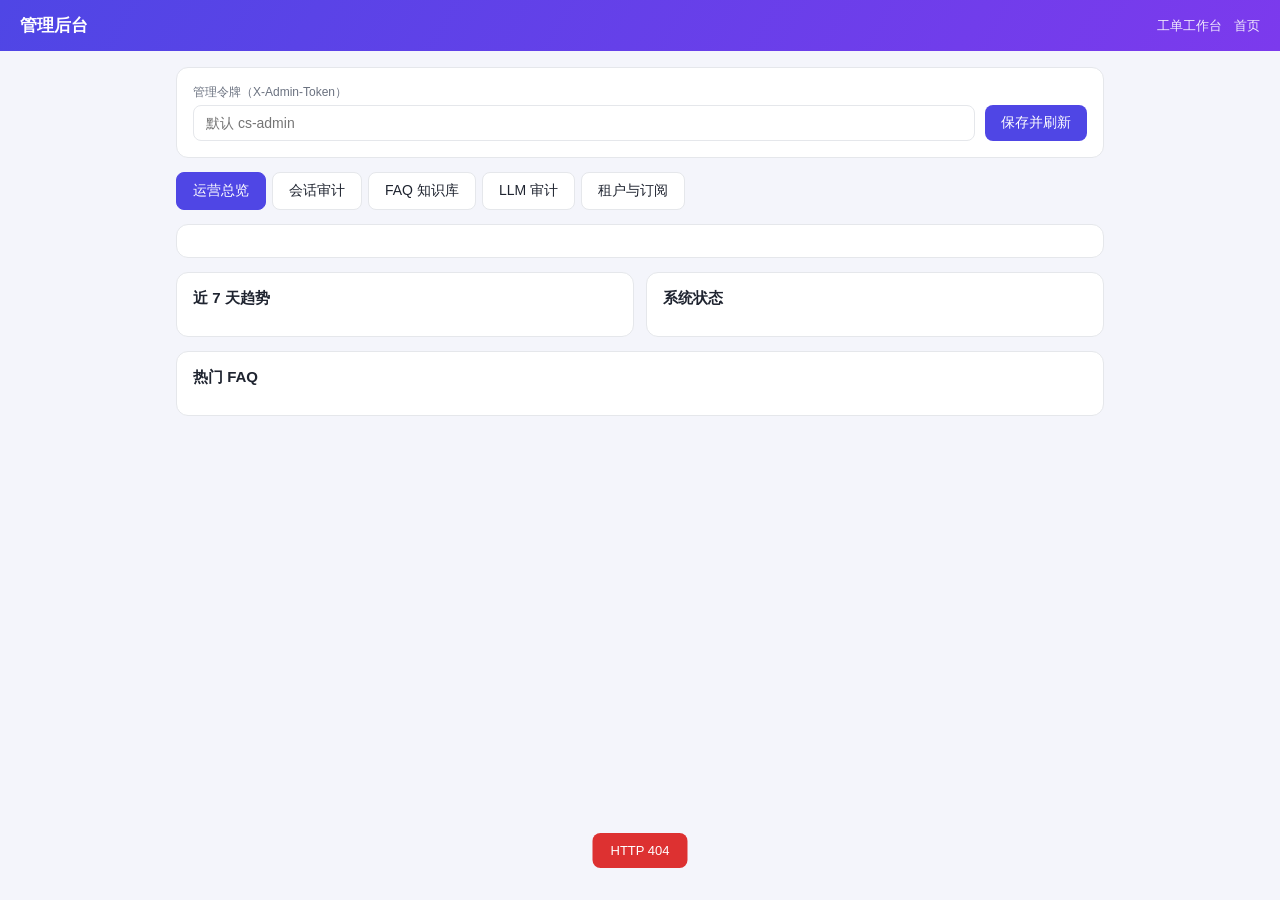
==== cs-gateway/src/main/resources/static/admin.html @ 28663fa1 "v0.3 智能客服系统：设计定稿 + 实现快照 ride-pro/payment-pro 统一客服入口：租户订阅准入（激活码 CAS 一码一用 + 可选 pp 支付开通调度兜底）、LLM 问答（Ope" ====
<!DOCTYPE html>
<html lang="zh-CN">
<head>
<meta charset="UTF-8">
<meta name="viewport" content="width=device-width, initial-scale=1">
<title>管理后台 · cs-pro</title>
<link rel="stylesheet" href="common.css">
</head>
<body>
<div class="topbar">
  <h1>管理后台</h1>
  <span class="spacer"></span>
  <a href="agent.html">工单工作台</a>
  <a href="index.html">首页</a>
</div>
<div class="wrap">
  <div class="card">
    <div class="row">
      <div style="flex:1;min-width:200px">
        <label>管理令牌（X-Admin-Token）</label>
        <input id="token" type="password" placeholder="默认 cs-admin">
      </div>
      <button onclick="saveToken();refresh()" style="align-self:flex-end">保存并刷新</button>
    </div>
  </div>

  <div class="tabs">
    <button data-tab="overview" class="active" onclick="switchTab('overview')">运营总览</button>
    <button data-tab="sessions" onclick="switchTab('sessions')">会话审计</button>
    <button data-tab="kb" onclick="switchTab('kb')">FAQ 知识库</button>
    <button data-tab="llm" onclick="switchTab('llm')">LLM 审计</button>
    <button data-tab="sub" onclick="switchTab('sub')">租户与订阅</button>
  </div>

  <div id="tab-overview">
    <div class="card"><div class="grid cols-4" id="statCards"></div></div>
    <div class="grid cols-2">
      <div class="card"><h2>近 7 天趋势</h2><div id="trend"></div></div>
      <div class="card"><h2>系统状态</h2><div id="sysStatus"></div></div>
    </div>
    <div class="card"><h2>热门 FAQ</h2><div id="hotFaq"></div></div>
  </div>

  <div id="tab-sessions" style="display:none">
    <div class="card">
      <h2>会话列表</h2>
      <div class="row" style="margin-bottom:10px">
        <select id="sessStatus" onchange="loadSessions()" style="max-width:160px">
          <option value="">全部状态</option><option value="ACTIVE">进行中</option><option value="ENDED">已结束</option>
        </select>
      </div>
      <div id="sessionList"></div>
    </div>
    <div class="card" id="sessMsgCard" style="display:none">
      <h2>会话消息 <span class="mono" id="sessMsgId"></span></h2>
      <div id="sessMsgs"></div>
    </div>
  </div>

  <div id="tab-kb" style="display:none">
    <div class="card">
      <h2>新增 FAQ</h2>
      <div class="grid cols-2">
        <div><label>问题</label><input id="kbQ"></div>
        <div><label>分类</label><input id="kbCat" placeholder="计价/支付/退款/提现/订阅/其他"></div>
      </div>
      <label style="margin-top:8px">答案</label><textarea id="kbA"></textarea>
      <label style="margin-top:8px">关键词（逗号分隔，可选）</label><input id="kbKw">
      <div style="margin-top:10px"><button onclick="kbCreate()">新增</button></div>
    </div>
    <div class="card"><h2>FAQ 列表 <span class="muted" id="kbCount"></span></h2><div id="kbList"></div></div>
  </div>

  <div id="tab-llm" style="display:none">
    <div class="card">
      <h2>LLM 调用记录</h2>
      <div class="row" style="margin-bottom:10px">
        <select id="llmStatus" onchange="loadLlm()" style="max-width:160px">
          <option value="">全部</option><option value="OK">成功</option><option value="ERROR">失败</option>
        </select>
      </div>
      <div id="llmList"></div>
    </div>
  </div>

  <div id="tab-sub" style="display:none">
    <div class="card">
      <h2>租户订阅状态</h2>
      <div id="subList"></div>
      <div class="row" style="margin-top:12px">
        <input id="grantTenant" placeholder="租户 ID（如 TN1）" style="max-width:160px">
        <input id="grantDays" type="number" value="30" style="max-width:100px">
        <button onclick="grant()">手动开通/续订（天）</button>
      </div>
    </div>
    <div class="grid cols-2">
      <div class="card">
        <h2>生成激活码</h2>
        <div class="row">
          <input id="codeDays" type="number" value="30" style="max-width:100px">
          <input id="codeCount" type="number" value="3" style="max-width:100px">
          <button onclick="genCodes()">生成</button>
        </div>
        <div id="codeList" style="margin-top:10px"></div>
      </div>
      <div class="card">
        <h2>新建租户</h2>
        <div class="row">
          <input id="newCode" placeholder="编码（字母数字_-）" style="flex:1">
          <input id="newName" placeholder="名称" style="flex:1">
          <button onclick="createTenant()">创建</button>
        </div>
        <h2 style="margin-top:14px">订阅支付单</h2>
        <div id="subOrders"></div>
      </div>
    </div>
  </div>
</div>
<script src="common.js"></script>
<script>
function saveToken() {
  const t = document.getElementById('token').value.trim();
  if (t) localStorage.setItem(CS.tokenKey, t);
}

function switchTab(name) {
  document.querySelectorAll('.tabs button').forEach(b =>
    b.classList.toggle('active', b.dataset.tab === name));
  ['overview', 'sessions', 'kb', 'llm', 'sub'].forEach(t =>
    document.getElementById('tab-' + t).style.display = t === name ? '' : 'none');
  refresh();
}

async function refresh() {
  const active = document.querySelector('.tabs button.active').dataset.tab;
  try {
    if (active === 'overview') await loadOverview();
    if (active === 'sessions') await loadSessions();
    if (active === 'kb') await loadKb();
    if (active === 'llm') await loadLlm();
    if (active === 'sub') await loadSub();
  } catch (e) { CS.toast(e.message, true); }
}

async function loadOverview() {
  const d = await CS.get('/api/admin/overview');
  const cards = [
    [d.sessions.total, '会话总数'], [d.sessions.today, '今日会话'],
    [d.messages.total, '消息总数'], [d.messages.avgBotLatencyMs + 'ms', '平均响应'],
    [d.tickets.open + d.tickets.processing, '待处理工单'], [d.tickets.today, '今日工单'],
    [d.kb.hits, 'FAQ 命中'], [d.llm.tokens, 'LLM Tokens'],
  ];
  document.getElementById('statCards').innerHTML = cards.map(([n, l]) =>
    `<div class="stat"><div class="num">${n}</div><div class="lbl">${l}</div></div>`).join('');
  const trend = await CS.get('/api/admin/stats/daily?days=7');
  document.getElementById('trend').innerHTML = '<table><tr><th>日期</th><th>会话</th><th>消息</th><th>工单</th></tr>' +
    trend.map(r => `<tr><td>${r.day}</td><td>${r.sessions}</td><td>${r.messages}</td><td>${r.tickets}</td></tr>`).join('') + '</table>';
  const up = d.upstream;
  document.getElementById('sysStatus').innerHTML = `
    <p style="font-size:13px;line-height:2">
      LLM：${d.llm.available ? '<span class="badge ok">可用</span>' : '<span class="badge warn">FAQ 降级模式</span>'}（${CS.esc(d.llm.model)}）<br>
      ride-pro：${up.ridePro ? '<span class="badge ok">在线</span>' : '<span class="badge err">离线</span>'}<br>
      payment-pro OpenAPI：${up.paymentPro ? '<span class="badge ok">已配置</span>' : '<span class="badge gray">未入驻</span>'}<br>
      订阅租户：${d.subscriptions.subscribed}/${d.subscriptions.tenants}<br>
      评分（会话）：${d.ratings.session.avg} 分 / ${d.ratings.session.count} 条
    </p>`;
  const hot = await CS.get('/api/kb/hot?limit=5');
  document.getElementById('hotFaq').innerHTML = hot.length ?
    '<table><tr><th>问题</th><th>分类</th><th>命中</th></tr>' + hot.map(e =>
      `<tr><td>${CS.esc(e.question)}</td><td>${CS.esc(e.category)}</td><td>${e.hitCount}</td></tr>`).join('') + '</table>'
    : '<div class="empty">暂无命中</div>';
}

async function loadSessions() {
  const status = document.getElementById('sessStatus').value;
  const d = await CS.get('/api/admin/sessions?size=30' + (status ? '&status=' + status : ''));
  document.getElementById('sessionList').innerHTML = d.list.length ?
    '<table><tr><th>会话</th><th>用户</th><th>身份</th><th>租户</th><th>意图</th><th>状态</th><th>创建</th></tr>' +
    d.list.map(s => `<tr style="cursor:pointer" onclick="showMsgs('${s.id}')">
      <td class="mono">${s.id}</td><td>${CS.esc(s.userName)}</td><td>${s.userRole}</td>
      <td>${CS.esc(s.tenantCode)}</td><td>${CS.esc(s.intent || '-')}</td>
      <td>${CS.statusBadge(s.status)}</td><td class="muted">${CS.time(s.createdAt)}</td></tr>`).join('') + '</table>'
    : '<div class="empty">暂无会话</div>';
}

async function showMsgs(id) {
  const list = await CS.get('/api/admin/sessions/' + id + '/messages');
  document.getElementById('sessMsgCard').style.display = '';
  document.getElementById('sessMsgId').textContent = id;
  document.getElementById('sessMsgs').innerHTML = list.map(m => `
    <p style="font-size:13px;margin-bottom:8px">
      <span class="badge ${m.role === 'USER' ? '' : 'gray'}">${m.role}</span>
      <span class="muted">${CS.time(m.createdAt)}${m.toolName ? ' · 工具 ' + CS.esc(m.toolName) : ''}</span><br>
      ${CS.esc(m.content || '')}</p>`).join('') || '<div class="empty">暂无消息</div>';
}

async function loadKb() {
  const list = await CS.get('/api/admin/kb');
  document.getElementById('kbCount').textContent = '共 ' + list.length + ' 条';
  document.getElementById('kbList').innerHTML = '<table><tr><th>ID</th><th>问题</th><th>分类</th><th>命中</th><th>启用</th><th>操作</th></tr>' +
    list.map(e => `<tr><td class="mono">${e.id}</td><td>${CS.esc(e.question)}</td>
      <td>${CS.esc(e.category)}</td><td>${e.hitCount}</td>
      <td>${e.enabled ? '<span class="badge ok">是</span>' : '<span class="badge gray">否</span>'}</td>
      <td><button class="small danger" onclick="kbDelete('${e.id}')">删除</button></td></tr>`).join('') + '</table>';
}

async function kbCreate() {
  const req = {
    question: document.getElementById('kbQ').value.trim(),
    answer: document.getElementById('kbA').value.trim(),
    category: document.getElementById('kbCat').value.trim(),
    keywords: document.getElementById('kbKw').value.trim(),
  };
  if (!req.question || !req.answer) return CS.toast('问题与答案必填', true);
  try {
    await CS.post('/api/admin/kb', req);
    CS.toast('FAQ 已新增');
    ['kbQ', 'kbA', 'kbKw'].forEach(id => document.getElementById(id).value = '');
    loadKb();
  } catch (e) { CS.toast(e.message, true); }
}

async function kbDelete(id) {
  if (!confirm('确认删除 FAQ ' + id + '？')) return;
  try { await CS.del('/api/admin/kb/' + id); CS.toast('已删除'); loadKb(); }
  catch (e) { CS.toast(e.message, true); }
}

async function loadLlm() {
  const status = document.getElementById('llmStatus').value;
  const list = await CS.get('/api/admin/llm-calls?size=30' + (status ? '&status=' + status : ''));
  document.getElementById('llmList').innerHTML = list.length ?
    '<table><tr><th>ID</th><th>会话</th><th>模型</th><th>Tokens</th><th>耗时</th><th>状态</th><th>时间</th></tr>' +
    list.map(c => `<tr><td class="mono">${c.id}</td><td class="mono">${CS.esc(c.sessionId || '-')}</td>
      <td>${CS.esc(c.model || '-')}</td><td>${(c.promptTokens || 0) + (c.completionTokens || 0)}</td>
      <td>${c.latencyMs || 0}ms</td>
      <td>${c.status === 'OK' ? '<span class="badge ok">OK</span>' : '<span class="badge err" title="' + CS.esc(c.error || '') + '">ERROR</span>'}</td>
      <td class="muted">${CS.time(c.createdAt)}</td></tr>`).join('') + '</table>'
    : '<div class="empty">暂无调用记录（未配置 LLM Key 时为 FAQ 模式）</div>';
}

async function loadSub() {
  const list = await CS.get('/api/admin/subscriptions');
  document.getElementById('subList').innerHTML = '<table><tr><th>租户</th><th>编码</th><th>状态</th><th>订阅</th><th>到期</th><th>来源</th><th>操作</th></tr>' +
    list.map(r => `<tr><td>${CS.esc(r.tenant.name)}</td><td class="mono">${CS.esc(r.tenant.code)}</td>
      <td>${CS.statusBadge(r.tenant.status)}</td>
      <td>${r.subscribed ? '<span class="badge ok">已订阅</span>' : '<span class="badge gray">免费</span>'}</td>
      <td class="muted">${r.subscription ? CS.day(r.subscription.expireAt) : '-'}</td>
      <td class="muted">${r.subscription ? CS.esc(r.subscription.source) : '-'}</td>
      <td><button class="small ghost" onclick="freeze('${r.tenant.id}','${r.tenant.status === 'ACTIVE' ? 'FROZEN' : 'ACTIVE'}')">
        ${r.tenant.status === 'ACTIVE' ? '冻结' : '解冻'}</button></td></tr>`).join('') + '</table>';
  const codes = await CS.get('/api/admin/codes');
  document.getElementById('codeList').innerHTML = codes.length ?
    '<table><tr><th>激活码</th><th>天数</th><th>状态</th></tr>' + codes.slice(0, 20).map(c =>
      `<tr><td class="mono">${c.code}</td><td>${c.days}</td><td>${CS.statusBadge(c.status)}</td></tr>`).join('') + '</table>'
    : '<div class="empty">暂无激活码</div>';
  const orders = await CS.get('/api/admin/sub-orders');
  document.getElementById('subOrders').innerHTML = orders.length ?
    '<table><tr><th>单号</th><th>金额</th><th>状态</th></tr>' + orders.slice(0, 10).map(o =>
      `<tr><td class="mono">${o.id}</td><td>¥${CS.yuan(o.amount)}</td><td>${CS.statusBadge(o.status)}</td></tr>`).join('') + '</table>'
    : '<div class="empty">暂无支付单</div>';
}

async function grant() {
  const tenantId = document.getElementById('grantTenant').value.trim();
  const days = Number(document.getElementById('grantDays').value);
  if (!tenantId) return CS.toast('请填写租户 ID', true);
  try {
    const sub = await CS.post('/api/admin/subscriptions/grant', { tenantId, days });
    CS.toast('已开通，到期 ' + CS.day(sub.expireAt));
    loadSub();
  } catch (e) { CS.toast(e.message, true); }
}

async function genCodes() {
  try {
    const codes = await CS.post('/api/admin/codes/generate', {
      days: Number(document.getElementById('codeDays').value),
      count: Number(document.getElementById('codeCount').value),
    });
    CS.toast('已生成 ' + codes.length + ' 个激活码');
    loadSub();
  } catch (e) { CS.toast(e.message, true); }
}

async function createTenant() {
  try {
    await CS.post('/api/admin/tenants', {
      code: document.getElementById('newCode').value.trim(),
      name: document.getElementById('newName').value.trim(),
    });
    CS.toast('租户已创建');
    loadSub();
  } catch (e) { CS.toast(e.message, true); }
}

async function freeze(id, status) {
  try {
    await CS.post(`/api/admin/tenants/${id}/status`, { status });
    CS.toast(status === 'FROZEN' ? '已冻结' : '已解冻');
    loadSub();
  } catch (e) { CS.toast(e.message, true); }
}

document.getElementById('token').value = localStorage.getItem(CS.tokenKey) || '';
refresh();
</script>
</body>
</html>
---- cs-gateway/src/main/resources/static/common.css ----
:root {
  --primary: #4f46e5;
  --primary-dark: #4338ca;
  --bg: #f4f5fb;
  --card: #ffffff;
  --text: #1f2430;
  --muted: #6b7280;
  --border: #e5e7eb;
  --ok: #16a34a;
  --warn: #d97706;
  --err: #dc2626;
  --radius: 12px;
}
* { box-sizing: border-box; margin: 0; padding: 0; }
body {
  font-family: -apple-system, BlinkMacSystemFont, "PingFang SC", "Microsoft YaHei", sans-serif;
  background: var(--bg); color: var(--text); min-height: 100vh;
}
a { color: var(--primary); text-decoration: none; }
.topbar {
  background: linear-gradient(120deg, #4f46e5, #7c3aed);
  color: #fff; padding: 14px 20px; display: flex; align-items: center; gap: 12px;
  position: sticky; top: 0; z-index: 10;
}
.topbar h1 { font-size: 17px; font-weight: 600; }
.topbar .sub { font-size: 12px; opacity: .85; }
.topbar .spacer { flex: 1; }
.topbar a { color: #fff; font-size: 13px; opacity: .9; }
.wrap { max-width: 960px; margin: 0 auto; padding: 16px; }
.card {
  background: var(--card); border: 1px solid var(--border);
  border-radius: var(--radius); padding: 16px; margin-bottom: 14px;
}
.card h2 { font-size: 15px; margin-bottom: 12px; }
.card h3 { font-size: 13px; margin-bottom: 8px; color: var(--muted); }
.row { display: flex; gap: 10px; flex-wrap: wrap; align-items: center; }
.grid { display: grid; gap: 12px; }
.grid.cols-2 { grid-template-columns: repeat(auto-fit, minmax(260px, 1fr)); }
.grid.cols-3 { grid-template-columns: repeat(auto-fit, minmax(200px, 1fr)); }
.grid.cols-4 { grid-template-columns: repeat(auto-fit, minmax(150px, 1fr)); }
label { font-size: 12px; color: var(--muted); display: block; margin-bottom: 4px; }
input, select, textarea {
  width: 100%; padding: 9px 12px; border: 1px solid var(--border); border-radius: 8px;
  font-size: 14px; background: #fff; color: var(--text); outline: none;
}
input:focus, select:focus, textarea:focus { border-color: var(--primary); }
textarea { resize: vertical; min-height: 64px; }
button {
  padding: 9px 16px; border: none; border-radius: 8px; font-size: 14px;
  background: var(--primary); color: #fff; cursor: pointer; white-space: nowrap;
}
button:hover { background: var(--primary-dark); }
button:disabled { opacity: .5; cursor: not-allowed; }
button.ghost { background: #fff; color: var(--primary); border: 1px solid var(--primary); }
button.danger { background: var(--err); }
button.small { padding: 5px 10px; font-size: 12px; }
.badge {
  display: inline-block; padding: 2px 9px; border-radius: 999px; font-size: 12px;
  background: #eef2ff; color: var(--primary);
}
.badge.ok { background: #dcfce7; color: var(--ok); }
.badge.warn { background: #fef3c7; color: var(--warn); }
.badge.err { background: #fee2e2; color: var(--err); }
.badge.gray { background: #f3f4f6; color: var(--muted); }
table { width: 100%; border-collapse: collapse; font-size: 13px; }
th, td { text-align: left; padding: 8px 10px; border-bottom: 1px solid var(--border); }
th { color: var(--muted); font-weight: 500; font-size: 12px; }
tr:hover td { background: #fafaff; }
.stat { text-align: center; padding: 14px 8px; }
.stat .num { font-size: 26px; font-weight: 700; color: var(--primary); }
.stat .lbl { font-size: 12px; color: var(--muted); margin-top: 4px; }
.muted { color: var(--muted); font-size: 12px; }
.mono { font-family: ui-monospace, SFMono-Regular, Menlo, monospace; font-size: 12px; }
#toast {
  position: fixed; left: 50%; bottom: 32px; transform: translateX(-50%);
  background: #111827; color: #fff; padding: 10px 18px; border-radius: 8px;
  font-size: 13px; opacity: 0; transition: opacity .25s; pointer-events: none; z-index: 99;
  max-width: 80vw;
}
#toast.show { opacity: .95; }
#toast.err { background: var(--err); }
.tabs { display: flex; gap: 6px; flex-wrap: wrap; margin-bottom: 14px; }
.tabs button { background: #fff; color: var(--text); border: 1px solid var(--border); }
.tabs button.active { background: var(--primary); color: #fff; border-color: var(--primary); }
.empty { text-align: center; color: var(--muted); padding: 24px; font-size: 13px; }
/* 聊天 */
.chat-box {
  height: 46vh; min-height: 280px; overflow-y: auto; padding: 12px;
  background: #fafaff; border: 1px solid var(--border); border-radius: 10px; margin-bottom: 10px;
}
.msg { display: flex; margin-bottom: 12px; }
.msg .bubble {
  max-width: 78%; padding: 10px 14px; border-radius: 12px; font-size: 14px;
  line-height: 1.6; white-space: pre-wrap; word-break: break-word;
}
.msg.user { justify-content: flex-end; }
.msg.user .bubble { background: var(--primary); color: #fff; border-bottom-right-radius: 4px; }
.msg.bot .bubble { background: #fff; border: 1px solid var(--border); border-bottom-left-radius: 4px; }
.msg .meta { font-size: 11px; color: var(--muted); margin-top: 4px; }
.msg.bot .meta a { cursor: pointer; margin-right: 8px; }
.draft-card {
  margin-top: 8px; border: 1px dashed var(--warn); background: #fffbeb;
  border-radius: 8px; padding: 10px; font-size: 13px;
}
.tool-tip { font-size: 12px; color: var(--muted); margin: 4px 0 10px 8px; }
.banner {
  border-radius: 10px; padding: 10px 14px; font-size: 13px; margin-bottom: 12px;
  display: flex; align-items: center; gap: 10px; flex-wrap: wrap;
}
.banner.free { background: #fef3c7; color: #92400e; }
.banner.sub { background: #dcfce7; color: #166534; }
.banner.none { background: #f3f4f6; color: var(--muted); }
@media (max-width: 640px) {
  .wrap { padding: 10px; }
  .msg .bubble { max-width: 88%; }
}
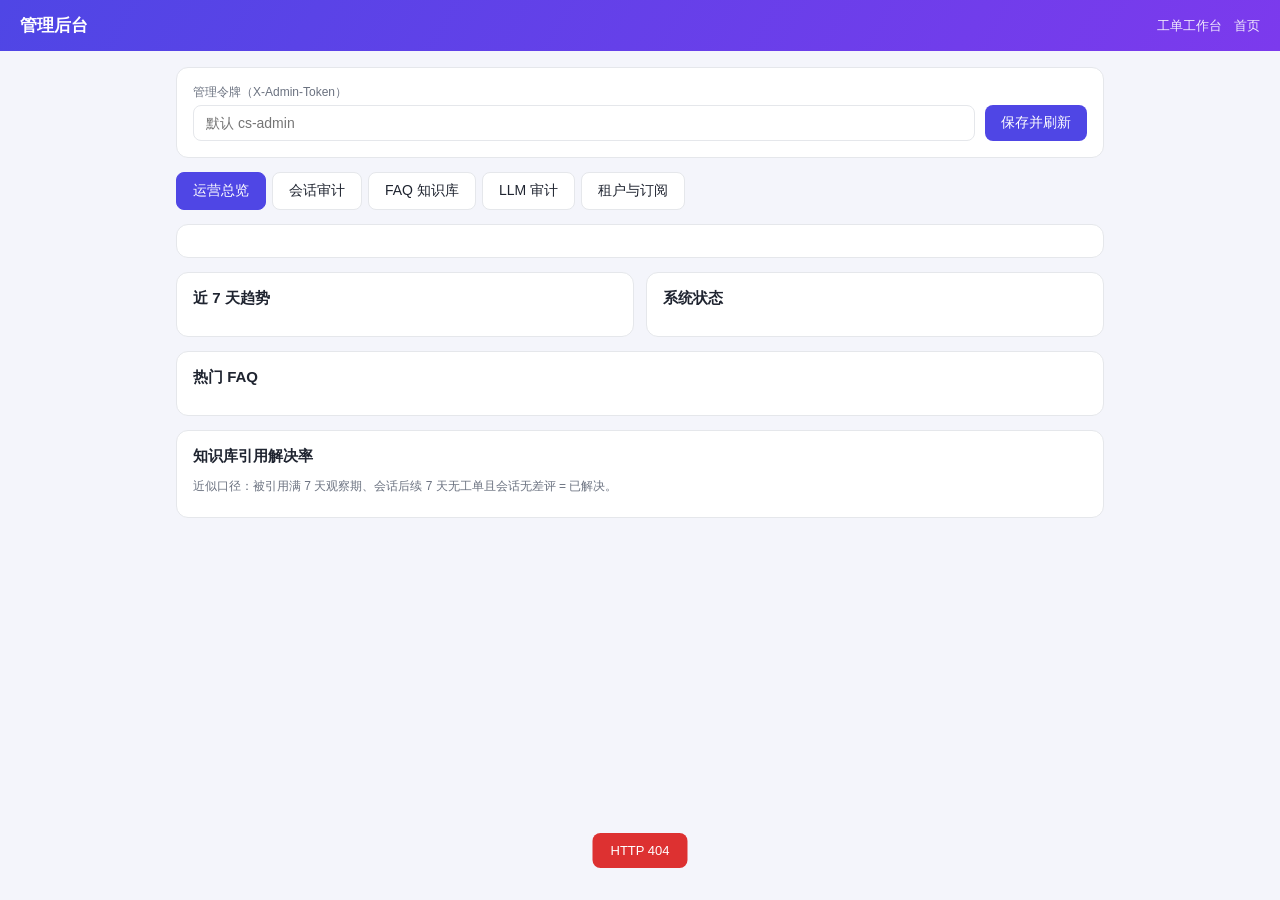
==== commit f43edf19: "v1.2.0 商用底座 + 六特性批：全量验证通过 + 文档同步 含未提交的 v1.1.0 增量（工具记忆/预算护栏/熔断重试/评测集/人工接管/同义词）。  v1.2.0 新增： - M0–M4 商" ====
--- a/cs-gateway/src/main/resources/static/admin.html
+++ b/cs-gateway/src/main/resources/static/admin.html
@@ -39,6 +39,11 @@
       <div class="card"><h2>系统状态</h2><div id="sysStatus"></div></div>
     </div>
     <div class="card"><h2>热门 FAQ</h2><div id="hotFaq"></div></div>
+    <div class="card">
+      <h2>知识库引用解决率</h2>
+      <div class="muted" style="margin-bottom:6px">近似口径：被引用满 7 天观察期、会话后续 7 天无工单且会话无差评 = 已解决。</div>
+      <div id="kbCitation"></div>
+    </div>
   </div>
 
   <div id="tab-sessions" style="display:none">
@@ -66,9 +71,16 @@
       </div>
       <label style="margin-top:8px">答案</label><textarea id="kbA"></textarea>
       <label style="margin-top:8px">关键词（逗号分隔，可选）</label><input id="kbKw">
-      <div style="margin-top:10px"><button onclick="kbCreate()">新增</button></div>
+      <div style="margin-top:10px">
+        <button id="kbSaveBtn" onclick="kbSave()">新增</button>
+        <button class="ghost" onclick="kbEditCancel()">取消编辑</button>
+      </div>
     </div>
     <div class="card"><h2>FAQ 列表 <span class="muted" id="kbCount"></span></h2><div id="kbList"></div></div>
+    <div class="card" id="kbVerCard" style="display:none">
+      <h2>历史版本 <span class="mono" id="kbVerId"></span></h2>
+      <div id="kbVersions"></div>
+    </div>
   </div>
 
   <div id="tab-llm" style="display:none">
@@ -169,6 +181,13 @@
     '<table><tr><th>问题</th><th>分类</th><th>命中</th></tr>' + hot.map(e =>
       `<tr><td>${CS.esc(e.question)}</td><td>${CS.esc(e.category)}</td><td>${e.hitCount}</td></tr>`).join('') + '</table>'
     : '<div class="empty">暂无命中</div>';
+  const cites = await CS.get('/api/admin/kb/citation-stats');
+  document.getElementById('kbCitation').innerHTML = cites.length ?
+    '<table><tr><th>ID</th><th>问题</th><th>被引用</th><th>满7天</th><th>已解决</th><th>解决率</th></tr>' +
+    cites.map(r => `<tr><td class="mono">${r.id}</td><td>${CS.esc(r.question)}</td>
+      <td>${r.cited}</td><td>${r.matured}</td><td>${r.resolved}</td>
+      <td>${r.rate == null ? '<span class="muted">观察期未见</span>' : r.rate + '%'}</td></tr>`).join('') + '</table>'
+    : '<div class="empty">暂无知识库条目</div>';
 }
 
 async function loadSessions() {
@@ -191,20 +210,46 @@
     <p style="font-size:13px;margin-bottom:8px">
       <span class="badge ${m.role === 'USER' ? '' : 'gray'}">${m.role}</span>
       <span class="muted">${CS.time(m.createdAt)}${m.toolName ? ' · 工具 ' + CS.esc(m.toolName) : ''}</span><br>
-      ${CS.esc(m.content || '')}</p>`).join('') || '<div class="empty">暂无消息</div>';
-}
+      ${CS.esc(m.content || '')}
+      ${m.attachments ? '<span class="attach-strip">' + m.attachments.split(',').map(u =>
+        `<a href="${CS.esc(u)}" target="_blank"><img class="thumb" src="${CS.esc(u)}"></a>`).join('') + '</span>' : ''}</p>`).join('') || '<div class="empty">暂无消息</div>';
+}
+
+let kbCache = [];
+let editingKb = null;
 
 async function loadKb() {
   const list = await CS.get('/api/admin/kb');
+  kbCache = list;
   document.getElementById('kbCount').textContent = '共 ' + list.length + ' 条';
-  document.getElementById('kbList').innerHTML = '<table><tr><th>ID</th><th>问题</th><th>分类</th><th>命中</th><th>启用</th><th>操作</th></tr>' +
+  document.getElementById('kbList').innerHTML = '<table><tr><th>ID</th><th>问题</th><th>分类</th><th>命中</th><th>被引用</th><th>启用</th><th>操作</th></tr>' +
     list.map(e => `<tr><td class="mono">${e.id}</td><td>${CS.esc(e.question)}</td>
-      <td>${CS.esc(e.category)}</td><td>${e.hitCount}</td>
+      <td>${CS.esc(e.category)}</td><td>${e.hitCount}</td><td>${e.citedCount || 0}</td>
       <td>${e.enabled ? '<span class="badge ok">是</span>' : '<span class="badge gray">否</span>'}</td>
-      <td><button class="small danger" onclick="kbDelete('${e.id}')">删除</button></td></tr>`).join('') + '</table>';
-}
-
-async function kbCreate() {
+      <td><button class="small ghost" onclick="kbEdit('${e.id}')">编辑</button>
+        <button class="small ghost" onclick="kbVersions('${e.id}')">版本</button>
+        <button class="small danger" onclick="kbDelete('${e.id}')">删除</button></td></tr>`).join('') + '</table>';
+}
+
+function kbEdit(id) {
+  const e = kbCache.find(x => x.id === id);
+  if (!e) return;
+  editingKb = id;
+  document.getElementById('kbQ').value = e.question;
+  document.getElementById('kbA').value = e.answer;
+  document.getElementById('kbCat').value = e.category;
+  document.getElementById('kbKw').value = e.keywords || '';
+  document.getElementById('kbSaveBtn').textContent = '保存修改（' + id + '）';
+  window.scrollTo(0, 0);
+}
+
+function kbEditCancel() {
+  editingKb = null;
+  ['kbQ', 'kbA', 'kbCat', 'kbKw'].forEach(id => document.getElementById(id).value = '');
+  document.getElementById('kbSaveBtn').textContent = '新增';
+}
+
+async function kbSave() {
   const req = {
     question: document.getElementById('kbQ').value.trim(),
     answer: document.getElementById('kbA').value.trim(),
@@ -213,10 +258,39 @@
   };
   if (!req.question || !req.answer) return CS.toast('问题与答案必填', true);
   try {
-    await CS.post('/api/admin/kb', req);
-    CS.toast('FAQ 已新增');
-    ['kbQ', 'kbA', 'kbKw'].forEach(id => document.getElementById(id).value = '');
+    if (editingKb) {
+      await CS.put('/api/admin/kb/' + editingKb, req);
+      CS.toast('已保存（旧版已存为历史版本）');
+    } else {
+      await CS.post('/api/admin/kb', req);
+      CS.toast('FAQ 已新增');
+    }
+    kbEditCancel();
     loadKb();
+  } catch (e) { CS.toast(e.message, true); }
+}
+
+async function kbVersions(id) {
+  try {
+    const list = await CS.get('/api/admin/kb/' + id + '/versions');
+    document.getElementById('kbVerCard').style.display = '';
+    document.getElementById('kbVerId').textContent = id;
+    document.getElementById('kbVersions').innerHTML = list.length ?
+      '<table><tr><th>版本</th><th>保存时间</th><th>操作人</th><th>问题</th><th>答案摘要</th><th>操作</th></tr>' +
+      list.map(v => `<tr><td class="mono">#${v.id}</td><td class="muted">${CS.time(v.savedAt)}</td>
+        <td>${CS.esc(v.savedBy || '-')}</td><td>${CS.esc(v.question)}</td>
+        <td>${CS.esc((v.answer || '').slice(0, 60))}…</td>
+        <td><button class="small ghost" onclick="kbRollback('${id}',${v.id})">回滚到此版</button></td></tr>`).join('') + '</table>'
+      : '<div class="empty">暂无历史版本（编辑保存后自动生成）</div>';
+  } catch (e) { CS.toast(e.message, true); }
+}
+
+async function kbRollback(id, revId) {
+  if (!confirm('确认回滚 ' + id + ' 到版本 #' + revId + '？当前内容会先存为新版本。')) return;
+  try {
+    await CS.post(`/api/admin/kb/${id}/rollback/${revId}`);
+    CS.toast('已回滚');
+    loadKb(); kbVersions(id);
   } catch (e) { CS.toast(e.message, true); }
 }
 
@@ -230,11 +304,12 @@
   const status = document.getElementById('llmStatus').value;
   const list = await CS.get('/api/admin/llm-calls?size=30' + (status ? '&status=' + status : ''));
   document.getElementById('llmList').innerHTML = list.length ?
-    '<table><tr><th>ID</th><th>会话</th><th>模型</th><th>Tokens</th><th>耗时</th><th>状态</th><th>时间</th></tr>' +
+    '<table><tr><th>ID</th><th>会话</th><th>模型</th><th>提示版本</th><th>Tokens</th><th>耗时</th><th>状态</th><th>时间</th></tr>' +
     list.map(c => `<tr><td class="mono">${c.id}</td><td class="mono">${CS.esc(c.sessionId || '-')}</td>
-      <td>${CS.esc(c.model || '-')}</td><td>${(c.promptTokens || 0) + (c.completionTokens || 0)}</td>
+      <td>${CS.esc(c.model || '-')}</td><td class="mono">${CS.esc(c.promptVersion || '-')}</td>
+      <td>${(c.promptTokens || 0) + (c.completionTokens || 0)}</td>
       <td>${c.latencyMs || 0}ms</td>
-      <td>${c.status === 'OK' ? '<span class="badge ok">OK</span>' : '<span class="badge err" title="' + CS.esc(c.error || '') + '">ERROR</span>'}</td>
+      <td>${c.status === 'OK' ? '<span class="badge ok">OK</span>' : '<span class="badge err" title="' + CS.esc(c.error || '') + '">' + CS.esc(c.status) + '</span>'}</td>
       <td class="muted">${CS.time(c.createdAt)}</td></tr>`).join('') + '</table>'
     : '<div class="empty">暂无调用记录（未配置 LLM Key 时为 FAQ 模式）</div>';
 }
--- a/cs-gateway/src/main/resources/static/common.css
+++ b/cs-gateway/src/main/resources/static/common.css
@@ -96,6 +96,7 @@
 .msg.user { justify-content: flex-end; }
 .msg.user .bubble { background: var(--primary); color: #fff; border-bottom-right-radius: 4px; }
 .msg.bot .bubble { background: #fff; border: 1px solid var(--border); border-bottom-left-radius: 4px; }
+.msg.bot .bubble.aborted { border-color: var(--warn); }
 .msg .meta { font-size: 11px; color: var(--muted); margin-top: 4px; }
 .msg.bot .meta a { cursor: pointer; margin-right: 8px; }
 .draft-card {
@@ -113,4 +114,9 @@
 @media (max-width: 640px) {
   .wrap { padding: 10px; }
   .msg .bubble { max-width: 88%; }
-}+}.attach-strip { display: flex; gap: 8px; flex-wrap: wrap; margin: 6px 0; }
+.attach-item { display: inline-flex; flex-direction: column; align-items: center; gap: 2px; font-size: 11px; }
+.thumb {
+  width: 72px; height: 72px; object-fit: cover; border-radius: 6px;
+  border: 1px solid var(--border); display: block;
+}
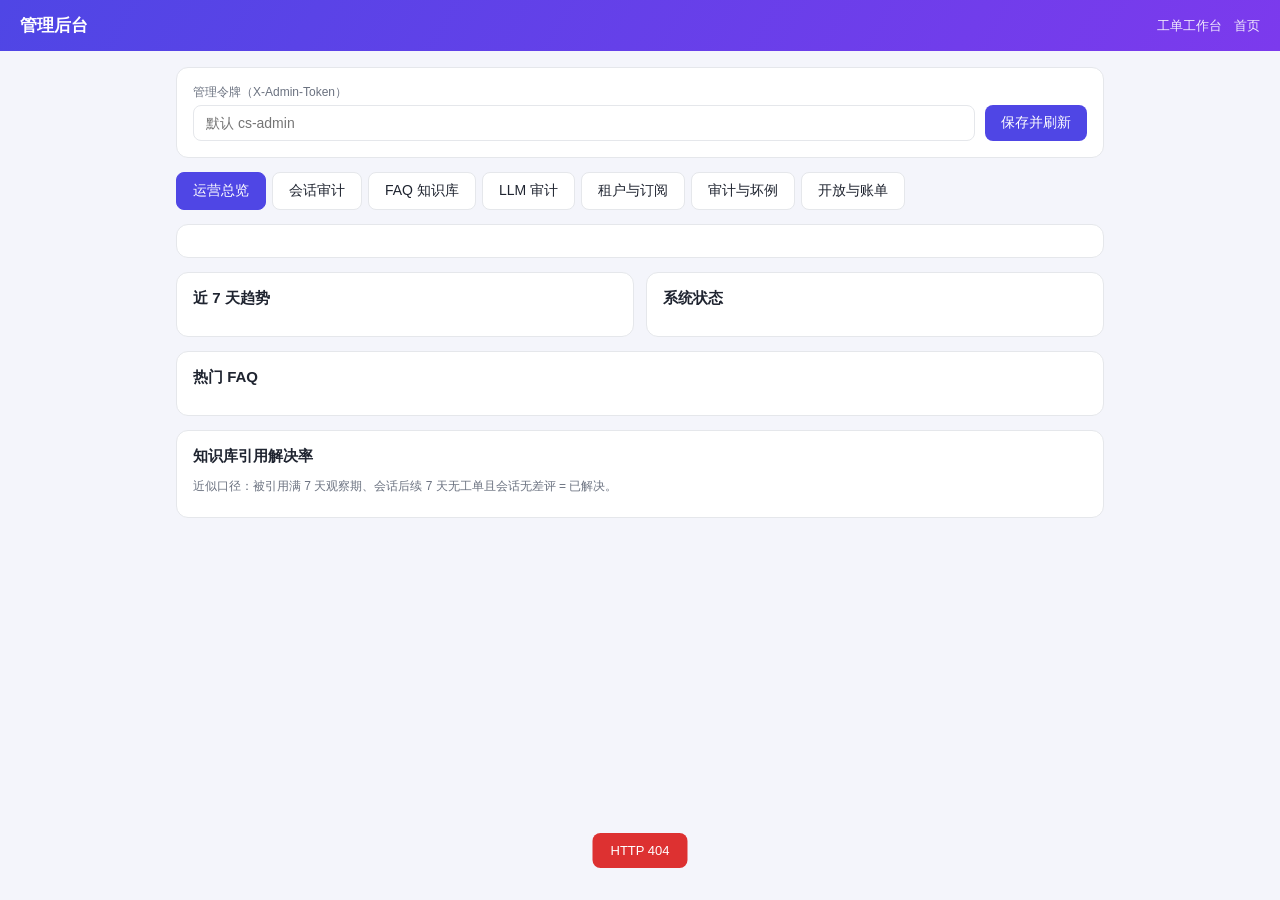
==== commit a5c0c4ed: "管理端分页补齐 + 默认库切 Docker MySQL + 向量混合检索（Qdrant + 本地 ONNX） - 分页：9 列表端点统一 {total,list}+page/size，CS.pager" ====
--- a/cs-gateway/src/main/resources/static/admin.html
+++ b/cs-gateway/src/main/resources/static/admin.html
@@ -30,6 +30,8 @@
     <button data-tab="kb" onclick="switchTab('kb')">FAQ 知识库</button>
     <button data-tab="llm" onclick="switchTab('llm')">LLM 审计</button>
     <button data-tab="sub" onclick="switchTab('sub')">租户与订阅</button>
+    <button data-tab="audit" onclick="switchTab('audit')">审计与坏例</button>
+    <button data-tab="open" onclick="switchTab('open')">开放与账单</button>
   </div>
 
   <div id="tab-overview">
@@ -50,11 +52,12 @@
     <div class="card">
       <h2>会话列表</h2>
       <div class="row" style="margin-bottom:10px">
-        <select id="sessStatus" onchange="loadSessions()" style="max-width:160px">
+        <select id="sessStatus" onchange="loadSessions(1)" style="max-width:160px">
           <option value="">全部状态</option><option value="ACTIVE">进行中</option><option value="ENDED">已结束</option>
         </select>
       </div>
       <div id="sessionList"></div>
+      <div id="sessPager"></div>
     </div>
     <div class="card" id="sessMsgCard" style="display:none">
       <h2>会话消息 <span class="mono" id="sessMsgId"></span></h2>
@@ -63,6 +66,12 @@
   </div>
 
   <div id="tab-kb" style="display:none">
+    <div class="card">
+      <h2>向量检索（BM25 + 向量混合）
+        <button class="small ghost" onclick="loadVectorStatus()">刷新</button>
+        <button class="small" onclick="kbReindex()">重建向量索引</button></h2>
+      <div id="vectorStatus" class="muted">加载中…</div>
+    </div>
     <div class="card">
       <h2>新增 FAQ</h2>
       <div class="grid cols-2">
@@ -87,11 +96,15 @@
     <div class="card">
       <h2>LLM 调用记录</h2>
       <div class="row" style="margin-bottom:10px">
-        <select id="llmStatus" onchange="loadLlm()" style="max-width:160px">
-          <option value="">全部</option><option value="OK">成功</option><option value="ERROR">失败</option>
+        <select id="llmStatus" onchange="loadLlm(1)" style="max-width:180px">
+          <option value="">全部</option><option value="OK">成功 OK</option>
+          <option value="ERROR">失败 ERROR</option><option value="FALLBACK">FAQ 降级</option>
+          <option value="BUDGET">预算降级</option><option value="ABORTED">断流</option>
+          <option value="CIRCUIT">熔断</option>
         </select>
       </div>
       <div id="llmList"></div>
+      <div id="llmPager"></div>
     </div>
   </div>
 
@@ -99,6 +112,7 @@
     <div class="card">
       <h2>租户订阅状态</h2>
       <div id="subList"></div>
+      <div id="subPager"></div>
       <div class="row" style="margin-top:12px">
         <input id="grantTenant" placeholder="租户 ID（如 TN1）" style="max-width:160px">
         <input id="grantDays" type="number" value="30" style="max-width:100px">
@@ -107,13 +121,19 @@
     </div>
     <div class="grid cols-2">
       <div class="card">
-        <h2>生成激活码</h2>
-        <div class="row">
+        <h2>激活码</h2>
+        <div class="row" style="margin-bottom:8px">
+          <select id="codeStatus" onchange="loadCodes(1)" style="max-width:140px">
+            <option value="">全部状态</option><option value="UNUSED">未使用</option><option value="USED">已使用</option>
+          </select>
+        </div>
+        <div id="codeList"></div>
+        <div id="codePager"></div>
+        <div class="row" style="margin-top:12px">
           <input id="codeDays" type="number" value="30" style="max-width:100px">
           <input id="codeCount" type="number" value="3" style="max-width:100px">
-          <button onclick="genCodes()">生成</button>
+          <button onclick="genCodes()">生成激活码</button>
         </div>
-        <div id="codeList" style="margin-top:10px"></div>
       </div>
       <div class="card">
         <h2>新建租户</h2>
@@ -124,7 +144,65 @@
         </div>
         <h2 style="margin-top:14px">订阅支付单</h2>
         <div id="subOrders"></div>
-      </div>
+        <div id="orderPager"></div>
+      </div>
+    </div>
+  </div>
+
+  <div id="tab-audit" style="display:none">
+    <div class="card">
+      <h2>管理操作审计</h2>
+      <div class="row" style="margin-bottom:10px">
+        <input id="auditAction" placeholder="按动作过滤（如 KB_UPDATE）" style="max-width:260px"
+               onkeydown="if(event.key==='Enter')loadAudit(1)">
+        <button class="small" onclick="loadAudit(1)">查询</button>
+      </div>
+      <div id="auditList"></div>
+      <div id="auditPager"></div>
+    </div>
+    <div class="card">
+      <h2>坏例队列</h2>
+      <div class="muted" style="margin-bottom:6px">差评 / 智能助手降级的会话；点开查看上下文，再到 FAQ 知识库页签改进条目。</div>
+      <div id="badList"></div>
+      <div id="badPager"></div>
+      <div id="badDetail"></div>
+    </div>
+    <div class="card">
+      <h2>主动服务事件</h2>
+      <div id="evtList"></div>
+      <div id="evtPager"></div>
+    </div>
+  </div>
+
+  <div id="tab-open" style="display:none">
+    <div class="card">
+      <h2>开放 API 凭证（X-Open-Key）</h2>
+      <div class="row" style="margin-bottom:10px">
+        <input id="keyTenant" placeholder="按租户编码过滤（如 ride-pro）" style="max-width:240px"
+               onkeydown="if(event.key==='Enter')loadKeys(1)">
+        <button class="small" onclick="loadKeys(1)">查询</button>
+        <span class="spacer"></span>
+        <input id="keyGenTenant" placeholder="租户编码" style="max-width:160px">
+        <button class="small" onclick="genKey()">生成凭证</button>
+      </div>
+      <div id="keyNew"></div>
+      <div id="keyList"></div>
+      <div id="keyPager"></div>
+    </div>
+    <div class="card">
+      <h2>月度账单</h2>
+      <div class="row" style="margin-bottom:10px">
+        <input id="invTenant" placeholder="租户编码（可选）" style="max-width:180px">
+        <input id="invPeriod" placeholder="账期 YYYY-MM（可选）" style="max-width:180px"
+               onkeydown="if(event.key==='Enter')loadInv(1)">
+        <button class="small" onclick="loadInv(1)">查询</button>
+        <span class="spacer"></span>
+        <input id="invGenTenant" placeholder="租户编码" style="max-width:160px">
+        <input id="invGenPeriod" placeholder="YYYY-MM" style="max-width:120px">
+        <button class="small" onclick="genInvoice()">出账</button>
+      </div>
+      <div id="invList"></div>
+      <div id="invPager"></div>
     </div>
   </div>
 </div>
@@ -135,10 +213,12 @@
   if (t) localStorage.setItem(CS.tokenKey, t);
 }
 
+const TABS = ['overview', 'sessions', 'kb', 'llm', 'sub', 'audit', 'open'];
+
 function switchTab(name) {
   document.querySelectorAll('.tabs button').forEach(b =>
     b.classList.toggle('active', b.dataset.tab === name));
-  ['overview', 'sessions', 'kb', 'llm', 'sub'].forEach(t =>
+  TABS.forEach(t =>
     document.getElementById('tab-' + t).style.display = t === name ? '' : 'none');
   refresh();
 }
@@ -150,7 +230,9 @@
     if (active === 'sessions') await loadSessions();
     if (active === 'kb') await loadKb();
     if (active === 'llm') await loadLlm();
-    if (active === 'sub') await loadSub();
+    if (active === 'sub') await Promise.all([loadSubs(), loadCodes(), loadOrders()]);
+    if (active === 'audit') await Promise.all([loadAudit(), loadBad(), loadEvents()]);
+    if (active === 'open') await Promise.all([loadKeys(), loadInv()]);
   } catch (e) { CS.toast(e.message, true); }
 }
 
@@ -190,9 +272,14 @@
     : '<div class="empty">暂无知识库条目</div>';
 }
 
-async function loadSessions() {
+// ---- 会话审计 ----
+let sessPage = 1;
+const SESS_SIZE = 10;
+
+async function loadSessions(page = sessPage) {
+  sessPage = page;
   const status = document.getElementById('sessStatus').value;
-  const d = await CS.get('/api/admin/sessions?size=30' + (status ? '&status=' + status : ''));
+  const d = await CS.get(`/api/admin/sessions?page=${page}&size=${SESS_SIZE}` + (status ? '&status=' + status : ''));
   document.getElementById('sessionList').innerHTML = d.list.length ?
     '<table><tr><th>会话</th><th>用户</th><th>身份</th><th>租户</th><th>意图</th><th>状态</th><th>创建</th></tr>' +
     d.list.map(s => `<tr style="cursor:pointer" onclick="showMsgs('${s.id}')">
@@ -200,6 +287,7 @@
       <td>${CS.esc(s.tenantCode)}</td><td>${CS.esc(s.intent || '-')}</td>
       <td>${CS.statusBadge(s.status)}</td><td class="muted">${CS.time(s.createdAt)}</td></tr>`).join('') + '</table>'
     : '<div class="empty">暂无会话</div>';
+  CS.pager('sessPager', d.total, page, SESS_SIZE, 'loadSessions');
 }
 
 async function showMsgs(id) {
@@ -215,10 +303,33 @@
         `<a href="${CS.esc(u)}" target="_blank"><img class="thumb" src="${CS.esc(u)}"></a>`).join('') + '</span>' : ''}</p>`).join('') || '<div class="empty">暂无消息</div>';
 }
 
+// ---- FAQ 知识库 ----
 let kbCache = [];
 let editingKb = null;
 
+async function loadVectorStatus() {
+  const el = document.getElementById('vectorStatus');
+  try {
+    const d = await CS.get('/api/admin/kb/vector-status');
+    if (!d.enabled) { el.innerHTML = '<span class="badge gray">已关闭</span> 仅 BM25 检索（cs.vector.enabled=false）'; return; }
+    const ok = d.embeddingUp && d.qdrantUp;
+    el.innerHTML = `${ok ? '<span class="badge ok">混合检索生效</span>' : '<span class="badge warn">向量不可用，已降级 BM25</span>'}
+      Embedding ${d.embeddingUp ? '在线' : '离线'} · Qdrant ${d.qdrantUp ? '在线' : '离线'}
+      · 已索引 <b>${d.indexed}</b> / 启用条目 ${d.kbTotal}
+      · 模型 ${CS.esc(d.model || '-')}（${d.dim} 维）`;
+  } catch (e) { el.textContent = e.message; }
+}
+
+async function kbReindex() {
+  try {
+    const d = await CS.post('/api/admin/kb/reindex');
+    CS.toast('向量索引重建完成：' + d.indexed + ' 条');
+    loadVectorStatus();
+  } catch (e) { CS.toast(e.message, true); }
+}
+
 async function loadKb() {
+  loadVectorStatus();
   const list = await CS.get('/api/admin/kb');
   kbCache = list;
   document.getElementById('kbCount').textContent = '共 ' + list.length + ' 条';
@@ -300,40 +411,68 @@
   catch (e) { CS.toast(e.message, true); }
 }
 
-async function loadLlm() {
+// ---- LLM 审计 ----
+let llmPage = 1;
+const LLM_SIZE = 20;
+
+async function loadLlm(page = llmPage) {
+  llmPage = page;
   const status = document.getElementById('llmStatus').value;
-  const list = await CS.get('/api/admin/llm-calls?size=30' + (status ? '&status=' + status : ''));
-  document.getElementById('llmList').innerHTML = list.length ?
+  const d = await CS.get(`/api/admin/llm-calls?page=${page}&size=${LLM_SIZE}` + (status ? '&status=' + status : ''));
+  document.getElementById('llmList').innerHTML = d.list.length ?
     '<table><tr><th>ID</th><th>会话</th><th>模型</th><th>提示版本</th><th>Tokens</th><th>耗时</th><th>状态</th><th>时间</th></tr>' +
-    list.map(c => `<tr><td class="mono">${c.id}</td><td class="mono">${CS.esc(c.sessionId || '-')}</td>
+    d.list.map(c => `<tr><td class="mono">${c.id}</td><td class="mono">${CS.esc(c.sessionId || '-')}</td>
       <td>${CS.esc(c.model || '-')}</td><td class="mono">${CS.esc(c.promptVersion || '-')}</td>
       <td>${(c.promptTokens || 0) + (c.completionTokens || 0)}</td>
       <td>${c.latencyMs || 0}ms</td>
       <td>${c.status === 'OK' ? '<span class="badge ok">OK</span>' : '<span class="badge err" title="' + CS.esc(c.error || '') + '">' + CS.esc(c.status) + '</span>'}</td>
       <td class="muted">${CS.time(c.createdAt)}</td></tr>`).join('') + '</table>'
     : '<div class="empty">暂无调用记录（未配置 LLM Key 时为 FAQ 模式）</div>';
-}
-
-async function loadSub() {
-  const list = await CS.get('/api/admin/subscriptions');
-  document.getElementById('subList').innerHTML = '<table><tr><th>租户</th><th>编码</th><th>状态</th><th>订阅</th><th>到期</th><th>来源</th><th>操作</th></tr>' +
-    list.map(r => `<tr><td>${CS.esc(r.tenant.name)}</td><td class="mono">${CS.esc(r.tenant.code)}</td>
+  CS.pager('llmPager', d.total, page, LLM_SIZE, 'loadLlm');
+}
+
+// ---- 租户与订阅 ----
+let subPage = 1, codePage = 1, orderPage = 1;
+const SUB_SIZE = 10, CODE_SIZE = 10, ORDER_SIZE = 10;
+
+async function loadSubs(page = subPage) {
+  subPage = page;
+  const d = await CS.get(`/api/admin/subscriptions?page=${page}&size=${SUB_SIZE}`);
+  document.getElementById('subList').innerHTML = d.list.length ?
+    '<table><tr><th>租户</th><th>编码</th><th>状态</th><th>订阅</th><th>到期</th><th>来源</th><th>操作</th></tr>' +
+    d.list.map(r => `<tr><td>${CS.esc(r.tenant.name)}</td><td class="mono">${CS.esc(r.tenant.code)}</td>
       <td>${CS.statusBadge(r.tenant.status)}</td>
       <td>${r.subscribed ? '<span class="badge ok">已订阅</span>' : '<span class="badge gray">免费</span>'}</td>
       <td class="muted">${r.subscription ? CS.day(r.subscription.expireAt) : '-'}</td>
       <td class="muted">${r.subscription ? CS.esc(r.subscription.source) : '-'}</td>
       <td><button class="small ghost" onclick="freeze('${r.tenant.id}','${r.tenant.status === 'ACTIVE' ? 'FROZEN' : 'ACTIVE'}')">
-        ${r.tenant.status === 'ACTIVE' ? '冻结' : '解冻'}</button></td></tr>`).join('') + '</table>';
-  const codes = await CS.get('/api/admin/codes');
-  document.getElementById('codeList').innerHTML = codes.length ?
-    '<table><tr><th>激活码</th><th>天数</th><th>状态</th></tr>' + codes.slice(0, 20).map(c =>
-      `<tr><td class="mono">${c.code}</td><td>${c.days}</td><td>${CS.statusBadge(c.status)}</td></tr>`).join('') + '</table>'
+        ${r.tenant.status === 'ACTIVE' ? '冻结' : '解冻'}</button></td></tr>`).join('') + '</table>'
+    : '<div class="empty">暂无租户</div>';
+  CS.pager('subPager', d.total, page, SUB_SIZE, 'loadSubs');
+}
+
+async function loadCodes(page = codePage) {
+  codePage = page;
+  const status = document.getElementById('codeStatus').value;
+  const d = await CS.get(`/api/admin/codes?page=${page}&size=${CODE_SIZE}` + (status ? '&status=' + status : ''));
+  document.getElementById('codeList').innerHTML = d.list.length ?
+    '<table><tr><th>激活码</th><th>天数</th><th>套餐</th><th>状态</th><th>兑换租户</th></tr>' +
+    d.list.map(c => `<tr><td class="mono">${c.code}</td><td>${c.days}</td>
+      <td class="mono">${CS.esc(c.planCode || '-')}</td><td>${CS.statusBadge(c.status)}</td>
+      <td class="mono">${CS.esc(c.usedByTenant || '-')}</td></tr>`).join('') + '</table>'
     : '<div class="empty">暂无激活码</div>';
-  const orders = await CS.get('/api/admin/sub-orders');
-  document.getElementById('subOrders').innerHTML = orders.length ?
-    '<table><tr><th>单号</th><th>金额</th><th>状态</th></tr>' + orders.slice(0, 10).map(o =>
-      `<tr><td class="mono">${o.id}</td><td>¥${CS.yuan(o.amount)}</td><td>${CS.statusBadge(o.status)}</td></tr>`).join('') + '</table>'
+  CS.pager('codePager', d.total, page, CODE_SIZE, 'loadCodes');
+}
+
+async function loadOrders(page = orderPage) {
+  orderPage = page;
+  const d = await CS.get(`/api/admin/sub-orders?page=${page}&size=${ORDER_SIZE}`);
+  document.getElementById('subOrders').innerHTML = d.list.length ?
+    '<table><tr><th>单号</th><th>金额</th><th>状态</th><th>创建</th></tr>' +
+    d.list.map(o => `<tr><td class="mono">${o.id}</td><td>¥${CS.yuan(o.amount)}</td>
+      <td>${CS.statusBadge(o.status)}</td><td class="muted">${CS.time(o.createdAt)}</td></tr>`).join('') + '</table>'
     : '<div class="empty">暂无支付单</div>';
+  CS.pager('orderPager', d.total, page, ORDER_SIZE, 'loadOrders');
 }
 
 async function grant() {
@@ -343,7 +482,7 @@
   try {
     const sub = await CS.post('/api/admin/subscriptions/grant', { tenantId, days });
     CS.toast('已开通，到期 ' + CS.day(sub.expireAt));
-    loadSub();
+    loadSubs();
   } catch (e) { CS.toast(e.message, true); }
 }
 
@@ -354,7 +493,7 @@
       count: Number(document.getElementById('codeCount').value),
     });
     CS.toast('已生成 ' + codes.length + ' 个激活码');
-    loadSub();
+    loadCodes(1);
   } catch (e) { CS.toast(e.message, true); }
 }
 
@@ -365,7 +504,7 @@
       name: document.getElementById('newName').value.trim(),
     });
     CS.toast('租户已创建');
-    loadSub();
+    loadSubs();
   } catch (e) { CS.toast(e.message, true); }
 }
 
@@ -373,7 +512,133 @@
   try {
     await CS.post(`/api/admin/tenants/${id}/status`, { status });
     CS.toast(status === 'FROZEN' ? '已冻结' : '已解冻');
-    loadSub();
+    loadSubs();
+  } catch (e) { CS.toast(e.message, true); }
+}
+
+// ---- 审计与坏例 ----
+let auditPage = 1, badPage = 1, evtPage = 1;
+const AUDIT_SIZE = 20, BAD_SIZE = 10, EVT_SIZE = 20;
+
+async function loadAudit(page = auditPage) {
+  auditPage = page;
+  const action = document.getElementById('auditAction').value.trim();
+  const d = await CS.get(`/api/admin/audit-log?page=${page}&size=${AUDIT_SIZE}` + (action ? '&action=' + encodeURIComponent(action) : ''));
+  document.getElementById('auditList').innerHTML = d.list.length ?
+    '<table><tr><th>ID</th><th>时间</th><th>操作人</th><th>动作</th><th>对象</th><th>详情</th></tr>' +
+    d.list.map(a => `<tr><td class="mono">${a.id}</td><td class="muted">${CS.time(a.createdAt)}</td>
+      <td>${CS.esc(a.actor)}</td><td class="mono">${CS.esc(a.action)}</td>
+      <td class="mono">${CS.esc(a.target || '-')}</td><td>${CS.esc(a.detail || '-')}</td></tr>`).join('') + '</table>'
+    : '<div class="empty">暂无审计记录</div>';
+  CS.pager('auditPager', d.total, page, AUDIT_SIZE, 'loadAudit');
+}
+
+async function loadBad(page = badPage) {
+  badPage = page;
+  const d = await CS.get(`/api/admin/badcases?page=${page}&size=${BAD_SIZE}`);
+  document.getElementById('badList').innerHTML = d.list.length ?
+    '<table><tr><th>会话</th><th>用户</th><th>租户</th><th>原因</th><th>最近提问</th></tr>' +
+    d.list.map(b => `<tr style="cursor:pointer" onclick="showBadMsgs('${b.session.id}')">
+      <td class="mono">${b.session.id}</td><td>${CS.esc(b.session.userName || b.session.userId)}</td>
+      <td>${CS.esc(b.session.tenantCode)}</td>
+      <td>${b.reasons.map(r => '<span class="badge warn">' + CS.esc(r) + '</span>').join(' ')}</td>
+      <td>${CS.esc(b.lastUser || '')}</td></tr>`).join('') + '</table>'
+    : '<div class="empty">暂无坏例</div>';
+  CS.pager('badPager', d.total, page, BAD_SIZE, 'loadBad');
+}
+
+async function showBadMsgs(id) {
+  try {
+    const list = await CS.get('/api/admin/sessions/' + id + '/messages');
+    document.getElementById('badDetail').innerHTML =
+      `<h3 style="margin-top:12px">会话上下文 <span class="mono">${id}</span></h3>
+      <div style="max-height:300px;overflow:auto">` +
+      (list.length ? list.map(m => `<p style="font-size:13px;margin-bottom:8px">
+        <b>${m.role === 'USER' ? '用户' : '机器人'}</b>
+        <span class="muted">${CS.time(m.createdAt)}</span>
+        ${m.kbRefs ? '<span class="mono muted"> refs:' + CS.esc(m.kbRefs) + '</span>' : ''}
+        <br>${CS.esc(m.content || '')}</p>`).join('')
+        : '<div class="empty">暂无消息</div>') + '</div>';
+  } catch (e) { CS.toast(e.message, true); }
+}
+
+async function loadEvents(page = evtPage) {
+  evtPage = page;
+  const d = await CS.get(`/api/admin/proactive-events?page=${page}&size=${EVT_SIZE}`);
+  document.getElementById('evtList').innerHTML = d.list.length ?
+    '<table><tr><th>事件键</th><th>租户</th><th>用户</th><th>会话</th><th>状态</th><th>内容</th><th>时间</th></tr>' +
+    d.list.map(e => `<tr><td class="mono">${CS.esc(e.eventKey)}</td><td class="mono">${CS.esc(e.tenantId)}</td>
+      <td>${CS.esc(e.userId)}</td><td class="mono">${CS.esc(e.sessionId || '-')}</td>
+      <td>${CS.statusBadge(e.status)}</td><td>${CS.esc((e.payload || '').slice(0, 60))}</td>
+      <td class="muted">${CS.time(e.createdAt)}</td></tr>`).join('') + '</table>'
+    : '<div class="empty">暂无主动服务事件</div>';
+  CS.pager('evtPager', d.total, page, EVT_SIZE, 'loadEvents');
+}
+
+// ---- 开放与账单 ----
+let keyPage = 1, invPage = 1;
+const KEY_SIZE = 10, INV_SIZE = 10;
+
+async function loadKeys(page = keyPage) {
+  keyPage = page;
+  const tc = document.getElementById('keyTenant').value.trim();
+  const d = await CS.get(`/api/admin/open-keys?page=${page}&size=${KEY_SIZE}` + (tc ? '&tenantCode=' + encodeURIComponent(tc) : ''));
+  document.getElementById('keyList').innerHTML = d.list.length ?
+    '<table><tr><th>API Key</th><th>租户</th><th>状态</th><th>创建</th><th>操作</th></tr>' +
+    d.list.map(k => `<tr><td class="mono">${CS.esc(k.apiKey)}</td><td class="mono">${CS.esc(k.tenantId)}</td>
+      <td>${k.status === 'ACTIVE' ? '<span class="badge ok">有效</span>' : '<span class="badge gray">已吊销</span>'}</td>
+      <td class="muted">${CS.time(k.createdAt)}</td>
+      <td>${k.status === 'ACTIVE' ? `<button class="small danger" onclick="revokeKey('${CS.esc(k.apiKey)}')">吊销</button>` : '-'}</td></tr>`).join('') + '</table>'
+    : '<div class="empty">暂无凭证</div>';
+  CS.pager('keyPager', d.total, page, KEY_SIZE, 'loadKeys');
+}
+
+async function genKey() {
+  const tenantCode = document.getElementById('keyGenTenant').value.trim();
+  if (!tenantCode) return CS.toast('请填写租户编码', true);
+  try {
+    const k = await CS.post('/api/admin/open-keys', { tenantCode });
+    document.getElementById('keyNew').innerHTML =
+      `<p style="font-size:13px;margin-bottom:8px">新凭证（secret 仅此次展示，请妥善保存）：<br>
+      <span class="mono">X-Open-Key: ${CS.esc(k.apiKey)}</span><br>
+      <span class="mono">secret: ${CS.esc(k.secret)}</span></p>`;
+    CS.toast('凭证已生成');
+    loadKeys(1);
+  } catch (e) { CS.toast(e.message, true); }
+}
+
+async function revokeKey(apiKey) {
+  if (!confirm('确认吊销凭证 ' + apiKey + '？吊销后该 Key 立即失效。')) return;
+  try {
+    await CS.post(`/api/admin/open-keys/${apiKey}/revoke`);
+    CS.toast('已吊销');
+    loadKeys();
+  } catch (e) { CS.toast(e.message, true); }
+}
+
+async function loadInv(page = invPage) {
+  invPage = page;
+  const tc = document.getElementById('invTenant').value.trim();
+  const p = document.getElementById('invPeriod').value.trim();
+  const d = await CS.get(`/api/admin/invoices?page=${page}&size=${INV_SIZE}` +
+    (tc ? '&tenantCode=' + encodeURIComponent(tc) : '') + (p ? '&period=' + encodeURIComponent(p) : ''));
+  document.getElementById('invList').innerHTML = d.list.length ?
+    '<table><tr><th>账单号</th><th>租户</th><th>账期</th><th>Tokens</th><th>调用</th><th>金额</th><th>套餐</th></tr>' +
+    d.list.map(i => `<tr><td class="mono">${CS.esc(i.id)}</td><td class="mono">${CS.esc(i.tenantId)}</td>
+      <td>${CS.esc(i.period)}</td><td>${(i.promptTokens || 0) + (i.completTokens || 0)}</td>
+      <td>${i.calls}</td><td>¥${CS.yuan(i.amount)}</td><td class="mono">${CS.esc(i.planCode || '-')}</td></tr>`).join('') + '</table>'
+    : '<div class="empty">暂无账单</div>';
+  CS.pager('invPager', d.total, page, INV_SIZE, 'loadInv');
+}
+
+async function genInvoice() {
+  const tenantCode = document.getElementById('invGenTenant').value.trim();
+  const period = document.getElementById('invGenPeriod').value.trim();
+  if (!tenantCode || !period) return CS.toast('请填写租户编码与账期', true);
+  try {
+    const inv = await CS.post('/api/admin/invoices/generate', { tenantCode, period });
+    CS.toast('已出账 ¥' + CS.yuan(inv.amount));
+    loadInv(1);
   } catch (e) { CS.toast(e.message, true); }
 }
 
--- a/cs-gateway/src/main/resources/static/common.css
+++ b/cs-gateway/src/main/resources/static/common.css
@@ -120,3 +120,5 @@
   width: 72px; height: 72px; object-fit: cover; border-radius: 6px;
   border: 1px solid var(--border); display: block;
 }
+.pager { display: flex; gap: 10px; align-items: center; margin-top: 10px; }
+.pager button:disabled { opacity: .4; cursor: default; }
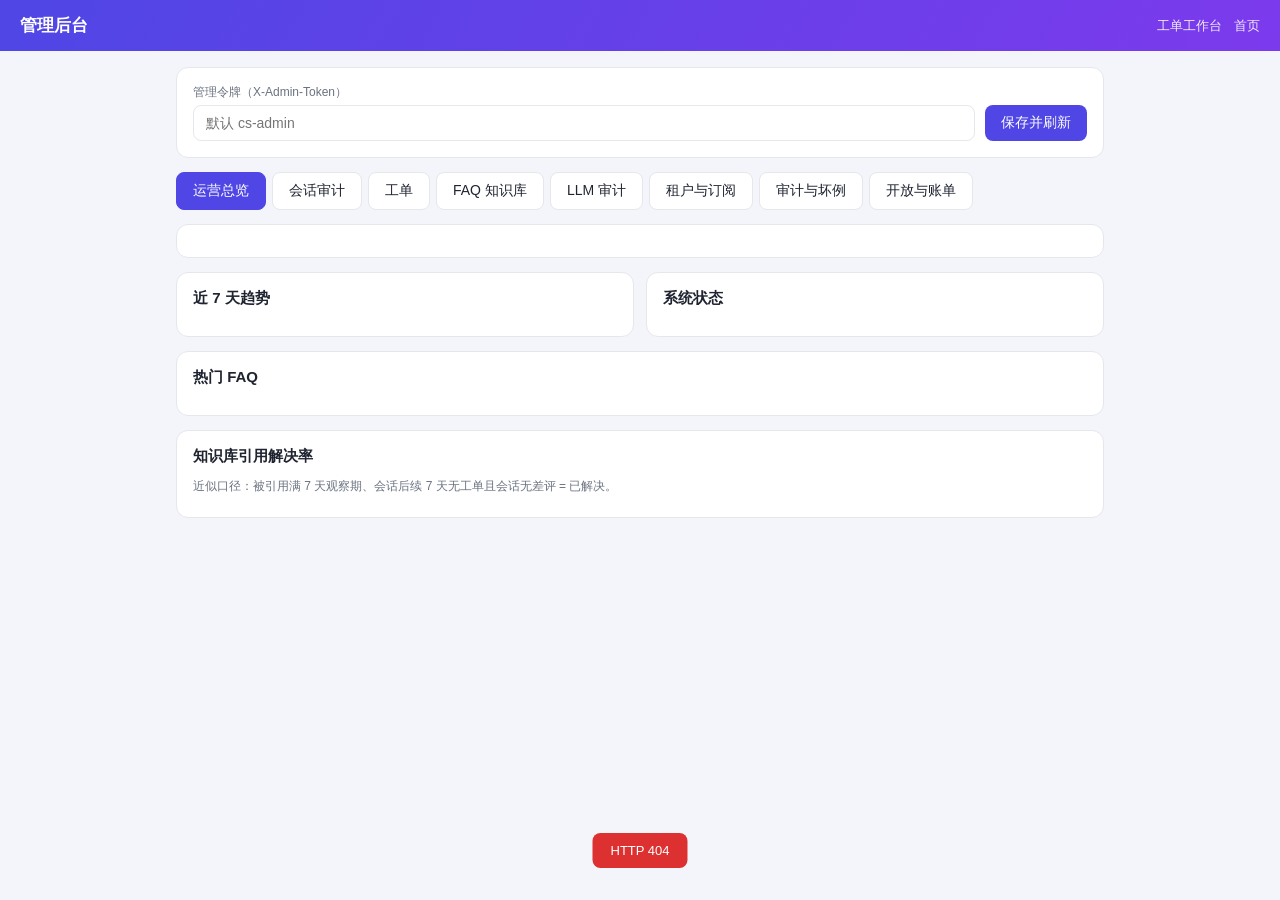
==== commit 990691ff: "ride-pro 工单对接：open API 收单/回查 + 管理端工单页签 + agent ride 上下文与订单深链 - /api/open/tickets 收单（X-Open-Key 租户鉴权、" ====
--- a/cs-gateway/src/main/resources/static/admin.html
+++ b/cs-gateway/src/main/resources/static/admin.html
@@ -27,6 +27,7 @@
   <div class="tabs">
     <button data-tab="overview" class="active" onclick="switchTab('overview')">运营总览</button>
     <button data-tab="sessions" onclick="switchTab('sessions')">会话审计</button>
+    <button data-tab="tickets" onclick="switchTab('tickets')">工单</button>
     <button data-tab="kb" onclick="switchTab('kb')">FAQ 知识库</button>
     <button data-tab="llm" onclick="switchTab('llm')">LLM 审计</button>
     <button data-tab="sub" onclick="switchTab('sub')">租户与订阅</button>
@@ -62,6 +63,31 @@
     <div class="card" id="sessMsgCard" style="display:none">
       <h2>会话消息 <span class="mono" id="sessMsgId"></span></h2>
       <div id="sessMsgs"></div>
+    </div>
+  </div>
+
+  <div id="tab-tickets" style="display:none">
+    <div class="card">
+      <h2>工单池 <span class="muted" id="tkTotal"></span></h2>
+      <div class="row" style="margin-bottom:10px">
+        <select id="tkStatus" onchange="loadTickets(1)" style="max-width:130px">
+          <option value="">全部状态</option><option value="OPEN">待处理</option><option value="PROCESSING">处理中</option>
+          <option value="RESOLVED">已解决</option><option value="CLOSED">已关闭</option><option value="CANCELLED">已取消</option>
+        </select>
+        <select id="tkCategory" onchange="loadTickets(1)" style="max-width:110px">
+          <option value="">全部分类</option><option>计价</option><option>支付</option><option>退款</option>
+          <option>提现</option><option>账号</option><option>投诉</option><option>其他</option>
+        </select>
+        <select id="tkSource" onchange="loadTickets(1)" style="max-width:150px">
+          <option value="">全部来源</option><option value="ride-pro">ride-pro</option>
+          <option value="USER">用户 USER</option><option value="BOT">机器人 BOT</option><option value="AGENT">坐席 AGENT</option>
+        </select>
+        <input id="tkQ" placeholder="关键字：摘要/工单号/订单号/用户" style="max-width:250px"
+               onkeydown="if(event.key==='Enter')loadTickets(1)">
+        <button class="small" onclick="loadTickets(1)">查询</button>
+      </div>
+      <div id="ticketList"></div>
+      <div id="tkPager"></div>
     </div>
   </div>
 
@@ -206,6 +232,11 @@
     </div>
   </div>
 </div>
+<div id="tkDrawerMask" class="drawer-mask" style="display:none" onclick="closeTicketDrawer()"></div>
+<div id="tkDrawer" class="drawer" style="display:none">
+  <button class="close-x" onclick="closeTicketDrawer()" title="关闭">×</button>
+  <div id="tkDrawerBody"></div>
+</div>
 <script src="common.js"></script>
 <script>
 function saveToken() {
@@ -213,7 +244,7 @@
   if (t) localStorage.setItem(CS.tokenKey, t);
 }
 
-const TABS = ['overview', 'sessions', 'kb', 'llm', 'sub', 'audit', 'open'];
+const TABS = ['overview', 'sessions', 'tickets', 'kb', 'llm', 'sub', 'audit', 'open'];
 
 function switchTab(name) {
   document.querySelectorAll('.tabs button').forEach(b =>
@@ -228,6 +259,7 @@
   try {
     if (active === 'overview') await loadOverview();
     if (active === 'sessions') await loadSessions();
+    if (active === 'tickets') await loadTickets();
     if (active === 'kb') await loadKb();
     if (active === 'llm') await loadLlm();
     if (active === 'sub') await Promise.all([loadSubs(), loadCodes(), loadOrders()]);
@@ -642,6 +674,133 @@
   } catch (e) { CS.toast(e.message, true); }
 }
 
+// ---- 工单页签（列表 + 详情抽屉 + 处置） ----
+let tkPage = 1, tkCurrent = null;
+const TK_SIZE = 10;
+
+async function loadTickets(page = tkPage) {
+  tkPage = page;
+  const status = document.getElementById('tkStatus').value;
+  const category = document.getElementById('tkCategory').value;
+  const source = document.getElementById('tkSource').value;
+  const q = document.getElementById('tkQ').value.trim();
+  const d = await CS.get(`/api/admin/tickets?page=${page}&size=${TK_SIZE}` +
+    (status ? '&status=' + status : '') + (category ? '&category=' + encodeURIComponent(category) : '') +
+    (source ? '&source=' + encodeURIComponent(source) : '') + (q ? '&q=' + encodeURIComponent(q) : ''));
+  document.getElementById('tkTotal').textContent = '共 ' + d.total + ' 条';
+  document.getElementById('ticketList').innerHTML = d.list.length ?
+    '<table><tr><th>工单</th><th>分类</th><th>摘要</th><th>用户</th><th>来源/订单</th><th>状态</th><th>创建</th></tr>' +
+    d.list.map(t => `<tr style="cursor:pointer" onclick="openTicketDrawer('${t.id}')">
+      <td class="mono">${t.id}${t.priority === 'URGENT' ? ' <span class="badge err">急</span>' : ''}</td>
+      <td>${CS.esc(t.category)}</td><td>${CS.esc(t.summary)}</td>
+      <td>${CS.esc(t.userName || t.userId)}</td>
+      <td>${CS.sourceBadge(t.source)}${CS.rideOrderLink(t) ? '<br>' + CS.rideOrderLink(t) : ''}</td>
+      <td>${CS.statusBadge(t.status)}</td><td class="muted">${CS.time(t.createdAt)}</td></tr>`).join('') + '</table>'
+    : '<div class="empty">暂无工单</div>';
+  CS.pager('tkPager', d.total, page, TK_SIZE, 'loadTickets');
+}
+
+async function openTicketDrawer(id) {
+  try {
+    const d = await CS.get('/api/admin/tickets/' + id);
+    tkCurrent = d.ticket;
+    renderTicketDrawer(d);
+    document.getElementById('tkDrawerMask').style.display = '';
+    document.getElementById('tkDrawer').style.display = '';
+  } catch (e) { CS.toast(e.message, true); }
+}
+
+function closeTicketDrawer() {
+  tkCurrent = null;
+  document.getElementById('tkDrawerMask').style.display = 'none';
+  document.getElementById('tkDrawer').style.display = 'none';
+}
+
+function renderTicketDrawer(d) {
+  const t = d.ticket;
+  const actions = [];
+  if (t.status === 'OPEN') {
+    actions.push(`<div class="row" style="margin-top:12px">
+      <input id="tkAssignee" placeholder="处理人姓名" style="flex:1">
+      <button onclick="tkAssign()">指派处理</button></div>`);
+  }
+  if (t.status === 'PROCESSING') {
+    actions.push(`<div style="margin-top:12px"><label>解决方案</label>
+      <textarea id="tkSolution" placeholder="填写处理结果"></textarea>
+      <button onclick="tkResolve()" style="margin-top:8px">标记已解决</button></div>`);
+  }
+  if (t.status === 'RESOLVED') {
+    actions.push(`<div style="margin-top:12px"><button class="ghost" onclick="tkClose()">关闭工单</button>
+      <span class="muted">（7 天未关闭将自动关闭）</span></div>`);
+  }
+  document.getElementById('tkDrawerBody').innerHTML = `
+    <h2>工单详情 <span class="mono">${t.id}</span></h2>
+    <div class="row">${CS.statusBadge(t.status)} <span class="badge">${CS.esc(t.category)}</span>
+      ${t.priority === 'URGENT' ? '<span class="badge err">紧急</span>' : ''} ${CS.sourceBadge(t.source)}</div>
+    <div class="kv" style="margin-top:10px">
+      <b>${CS.esc(t.summary)}</b><br>
+      用户：${CS.esc(t.userName || t.userId)}${t.userName ? '（' + CS.esc(t.userId) + '）' : ''}<br>
+      ${t.orderId ? '订单：' + (CS.rideOrderLink(t) || '<span class="mono">' + CS.esc(t.orderId) + '</span>') + '<br>' : ''}
+      ${t.sessionId ? '会话：<span class="mono">' + CS.esc(t.sessionId) + '</span><br>' : ''}
+      创建：${CS.time(t.createdAt)}${t.assignee ? ' · 处理人：' + CS.esc(t.assignee) : ''}
+      ${t.resolvedAt ? '<br>解决：' + CS.time(t.resolvedAt) : ''}${t.closedAt ? ' · 关闭：' + CS.time(t.closedAt) : ''}
+    </div>
+    ${t.source === 'ride-pro' ? '<p class="muted" style="margin-top:6px">ride-pro 来源工单：点订单号跳转打车管理端核对行程/支付上下文。</p>' : ''}
+    ${t.description ? '<h3>问题描述</h3><div class="desc-box">' + CS.esc(t.description) + '</div>' : ''}
+    ${t.attachments ? '<h3>附件</h3><div class="attach-strip">' + t.attachments.split(',').map(u =>
+      `<a href="${CS.esc(u)}" target="_blank"><img class="thumb" src="${CS.esc(u)}"></a>`).join('') + '</div>' : ''}
+    ${t.solution ? '<h3>解决方案</h3><div class="desc-box">' + CS.esc(t.solution) + '</div>' : ''}
+    ${actions.join('')}
+    <h3>备注时间线</h3>
+    <div>${d.notes.length ? d.notes.map(n =>
+      `<div class="note-item"><b>${CS.esc(n.author)}</b> <span class="muted">${CS.time(n.createdAt)}</span><br>${CS.esc(n.content)}</div>`).join('')
+      : '<div class="empty">暂无备注</div>'}</div>
+    <div class="row" style="margin-top:8px">
+      <input id="tkNoteInput" placeholder="添加备注…" style="flex:1"
+             onkeydown="if(event.key==='Enter')tkAddNote()">
+      <button class="small" onclick="tkAddNote()">添加</button>
+    </div>`;
+}
+
+async function tkAssign() {
+  const assignee = document.getElementById('tkAssignee').value.trim();
+  if (!assignee) return CS.toast('请填写处理人', true);
+  try {
+    await CS.post(`/api/admin/tickets/${tkCurrent.id}/assign`, { assignee });
+    CS.toast('已指派');
+    openTicketDrawer(tkCurrent.id); loadTickets();
+  } catch (e) { CS.toast(e.message, true); }
+}
+
+async function tkResolve() {
+  const solution = document.getElementById('tkSolution').value.trim();
+  if (!solution) return CS.toast('请填写解决方案', true);
+  try {
+    await CS.post(`/api/admin/tickets/${tkCurrent.id}/resolve`, { solution });
+    CS.toast('已标记解决');
+    openTicketDrawer(tkCurrent.id); loadTickets();
+  } catch (e) { CS.toast(e.message, true); }
+}
+
+async function tkClose() {
+  try {
+    await CS.post(`/api/admin/tickets/${tkCurrent.id}/close`);
+    CS.toast('已关闭');
+    openTicketDrawer(tkCurrent.id); loadTickets();
+  } catch (e) { CS.toast(e.message, true); }
+}
+
+async function tkAddNote() {
+  const content = document.getElementById('tkNoteInput').value.trim();
+  if (!content) return;
+  try {
+    await CS.post(`/api/admin/tickets/${tkCurrent.id}/notes`, { author: 'admin', content });
+    openTicketDrawer(tkCurrent.id);
+  } catch (e) { CS.toast(e.message, true); }
+}
+
+document.addEventListener('keydown', e => { if (e.key === 'Escape') closeTicketDrawer(); });
+
 document.getElementById('token').value = localStorage.getItem(CS.tokenKey) || '';
 refresh();
 </script>
--- a/cs-gateway/src/main/resources/static/common.css
+++ b/cs-gateway/src/main/resources/static/common.css
@@ -62,6 +62,7 @@
 .badge.warn { background: #fef3c7; color: var(--warn); }
 .badge.err { background: #fee2e2; color: var(--err); }
 .badge.gray { background: #f3f4f6; color: var(--muted); }
+.badge.ride { background: #cffafe; color: #0e7490; }
 table { width: 100%; border-collapse: collapse; font-size: 13px; }
 th, td { text-align: left; padding: 8px 10px; border-bottom: 1px solid var(--border); }
 th { color: var(--muted); font-weight: 500; font-size: 12px; }
@@ -122,3 +123,24 @@
 }
 .pager { display: flex; gap: 10px; align-items: center; margin-top: 10px; }
 .pager button:disabled { opacity: .4; cursor: default; }
+/* 详情抽屉（管理端工单页签） */
+.drawer-mask { position: fixed; inset: 0; background: rgba(17, 24, 39, .35); z-index: 40; }
+.drawer {
+  position: fixed; top: 0; right: 0; bottom: 0; width: 440px; max-width: 94vw;
+  background: var(--card); border-left: 1px solid var(--border);
+  box-shadow: -8px 0 24px rgba(0, 0, 0, .10); z-index: 41;
+  overflow-y: auto; padding: 18px;
+}
+.drawer h2 { font-size: 15px; margin-bottom: 12px; }
+.drawer h3 { font-size: 13px; margin: 14px 0 8px; color: var(--muted); }
+.drawer .close-x {
+  float: right; background: none; color: var(--muted); font-size: 18px;
+  padding: 0 4px; line-height: 1;
+}
+.drawer .close-x:hover { background: none; color: var(--text); }
+.drawer .kv { font-size: 13px; line-height: 2; }
+.desc-box {
+  background: #fafaff; border: 1px solid var(--border); border-radius: 8px;
+  padding: 10px 12px; font-size: 13px; white-space: pre-wrap; word-break: break-word;
+}
+.drawer .note-item { border-left: 2px solid var(--border); padding-left: 10px; margin-bottom: 10px; font-size: 13px; }
